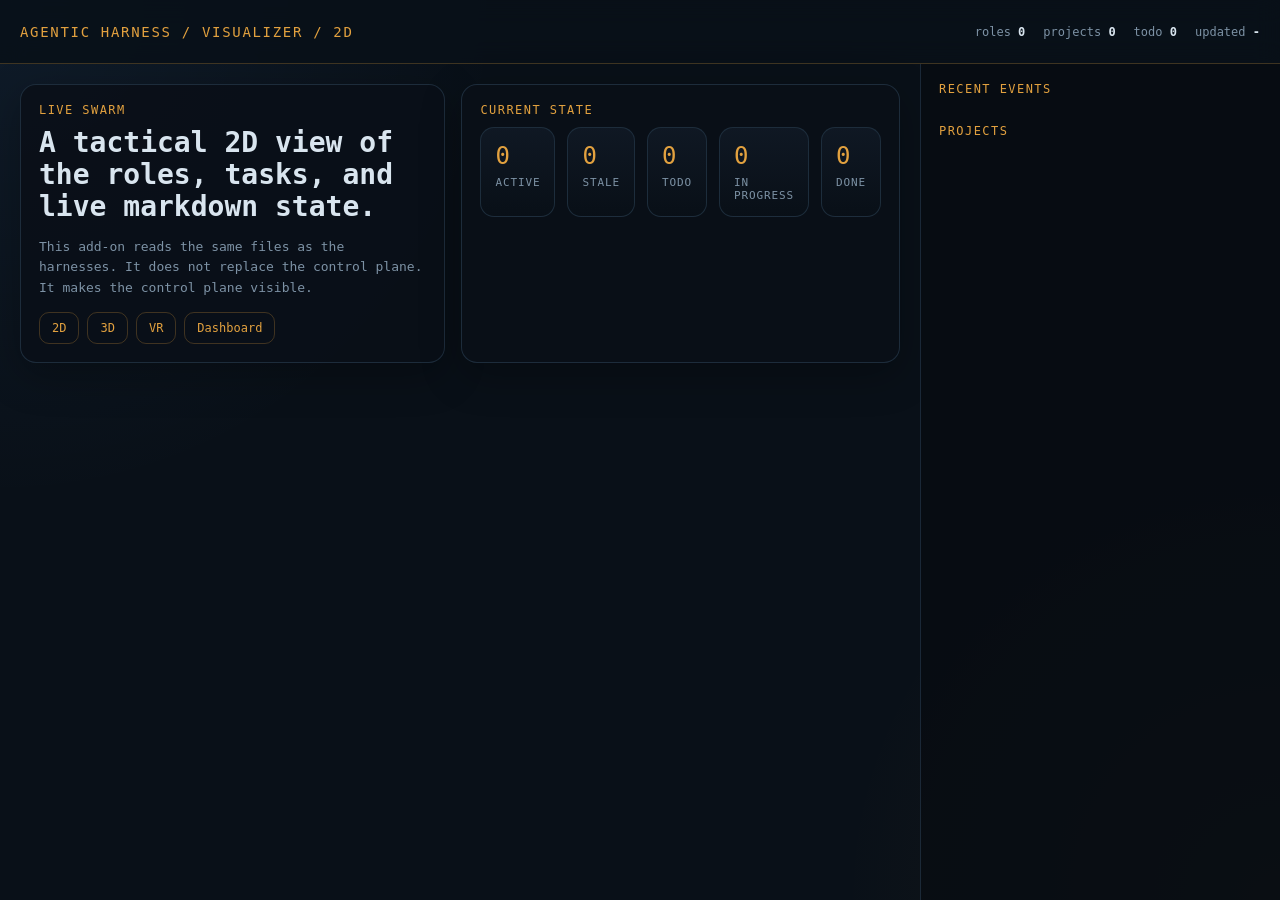
==== Visualizer/world2d.html @ 5abae712 "Added new visualizer, added updated documentation and overview of system, continued hardening and re" ====
<!doctype html>
<html lang="en">
<head>
  <meta charset="utf-8" />
  <meta name="viewport" content="width=device-width, initial-scale=1" />
  <title>Agentic Harness Visualizer - 2D</title>
  <link rel="stylesheet" href="styles.css" />
</head>
<body>
  <div class="shell">
    <div class="nav">
      <div class="brand">AGENTIC HARNESS / VISUALIZER / 2D</div>
      <div class="nav-meta">
        <span>roles <b id="role-count">0</b></span>
        <span>projects <b id="project-count">0</b></span>
        <span>todo <b id="todo-count">0</b></span>
        <span>updated <b id="generated-at">-</b></span>
      </div>
    </div>
    <main class="main">
      <section class="hero">
        <div class="card pad">
          <div class="title">Live Swarm</div>
          <h1 class="headline">A tactical 2D view of the roles, tasks, and live markdown state.</h1>
          <p class="muted">This add-on reads the same files as the harnesses. It does not replace the control plane. It makes the control plane visible.</p>
          <div class="mode-links">
            <a href="/world2d.html">2D</a>
            <a href="/world3d.html">3D</a>
            <a href="/worldvr.html">VR</a>
            <a href="/dashboard.html">Dashboard</a>
          </div>
        </div>
        <div class="card pad">
          <div class="title">Current State</div>
          <div class="stats">
            <div class="stat"><div class="n" id="stat-active">0</div><div class="l">Active</div></div>
            <div class="stat"><div class="n" id="stat-stale">0</div><div class="l">Stale</div></div>
            <div class="stat"><div class="n" id="stat-todo">0</div><div class="l">Todo</div></div>
            <div class="stat"><div class="n" id="stat-progress">0</div><div class="l">In Progress</div></div>
            <div class="stat"><div class="n" id="stat-done">0</div><div class="l">Done</div></div>
          </div>
        </div>
      </section>
      <section class="world-grid" id="roles-grid"></section>
    </main>
    <aside class="side">
      <div class="title">Recent Events</div>
      <div class="events" id="events"></div>
      <div class="title" style="margin-top:18px;">Projects</div>
      <div class="projects" id="projects"></div>
    </aside>
  </div>
  <script src="app.js"></script>
</body>
</html>
---- Visualizer/styles.css ----
:root {
  --bg: #091018;
  --panel: rgba(10, 16, 24, 0.92);
  --surface: #101925;
  --border: #203040;
  --text: #d9e5ef;
  --muted: #7d92a5;
  --accent: #e2a13f;
  --good: #62c18a;
  --warn: #e87b44;
  --info: #5aa8ff;
  --purple: #9c7cff;
}

* { box-sizing: border-box; }
body {
  margin: 0;
  font-family: "IBM Plex Mono", "DM Mono", Consolas, monospace;
  color: var(--text);
  background:
    radial-gradient(circle at top left, rgba(90,168,255,0.08), transparent 32%),
    radial-gradient(circle at bottom right, rgba(226,161,63,0.08), transparent 28%),
    var(--bg);
}

.shell {
  min-height: 100vh;
  display: grid;
  grid-template-columns: 1fr 360px;
  grid-template-rows: 64px 1fr;
  grid-template-areas:
    "nav nav"
    "main side";
}

.nav {
  grid-area: nav;
  display: flex;
  align-items: center;
  justify-content: space-between;
  padding: 0 20px;
  border-bottom: 1px solid rgba(226, 161, 63, 0.25);
  background: rgba(9, 16, 24, 0.88);
  backdrop-filter: blur(12px);
}

.brand { color: var(--accent); letter-spacing: .12em; font-size: 14px; }
.nav-meta { display: flex; gap: 18px; color: var(--muted); font-size: 12px; }
.nav-meta span b { color: var(--text); }

.main {
  grid-area: main;
  padding: 20px;
}

.side {
  grid-area: side;
  border-left: 1px solid rgba(32, 48, 64, 0.8);
  background: rgba(7, 12, 18, 0.86);
  padding: 18px;
  overflow: auto;
}

.hero {
  display: grid;
  grid-template-columns: 1.3fr 1fr;
  gap: 16px;
  margin-bottom: 16px;
}

.card {
  background: var(--panel);
  border: 1px solid rgba(32, 48, 64, 0.9);
  border-radius: 16px;
  box-shadow: 0 12px 40px rgba(0, 0, 0, 0.28);
}

.card.pad { padding: 18px; }
.title { font-size: 12px; color: var(--accent); letter-spacing: .12em; margin-bottom: 10px; text-transform: uppercase; }
.headline { font-size: 28px; line-height: 1.15; margin: 0 0 10px; }
.muted { color: var(--muted); line-height: 1.6; font-size: 13px; }

.stats {
  display: grid;
  grid-template-columns: repeat(5, 1fr);
  gap: 12px;
  margin-bottom: 16px;
}

.stat {
  padding: 14px;
  border-radius: 14px;
  background: linear-gradient(180deg, rgba(16,25,37,0.96), rgba(9,16,24,0.96));
  border: 1px solid rgba(32, 48, 64, 0.9);
}
.stat .n { font-size: 24px; color: var(--accent); margin-bottom: 6px; }
.stat .l { font-size: 11px; color: var(--muted); text-transform: uppercase; letter-spacing: .08em; }

.world-grid {
  display: grid;
  grid-template-columns: repeat(3, 1fr);
  gap: 14px;
}

.agent {
  position: relative;
  min-height: 190px;
  overflow: hidden;
}

.agent .status {
  position: absolute;
  top: 14px;
  right: 14px;
  font-size: 11px;
  padding: 4px 8px;
  border-radius: 999px;
}
.active { background: rgba(98,193,138,0.16); color: var(--good); }
.stale { background: rgba(232,123,68,0.16); color: var(--warn); }
.unclaimed { background: rgba(125,146,165,0.16); color: var(--muted); }

.agent-body {
  padding: 18px;
  display: flex;
  flex-direction: column;
  gap: 8px;
}

.agent h3 { margin: 0; font-size: 20px; }
.agent .role-meta { font-size: 12px; color: var(--purple); }
.agent .task { font-size: 13px; color: var(--text); }
.agent .lease { font-size: 11px; color: var(--muted); }

.scene {
  height: 200px;
  border-radius: 14px;
  background:
    linear-gradient(180deg, rgba(90,168,255,0.08), rgba(0,0,0,0)),
    linear-gradient(0deg, rgba(226,161,63,0.08), rgba(0,0,0,0)),
    #0d141d;
  border: 1px solid rgba(32,48,64,.85);
  position: relative;
  overflow: hidden;
}

.dot {
  position: absolute;
  width: 16px;
  height: 16px;
  border-radius: 50%;
  box-shadow: 0 0 22px currentColor;
}

.events, .projects { display: flex; flex-direction: column; gap: 10px; }
.line {
  padding: 10px 12px;
  border-radius: 12px;
  background: rgba(16,25,37,0.85);
  border: 1px solid rgba(32,48,64,.75);
  font-size: 12px;
  line-height: 1.5;
}

.mode-links {
  display: flex;
  gap: 8px;
  margin-top: 12px;
}

.mode-links a {
  display: inline-block;
  padding: 8px 12px;
  text-decoration: none;
  border: 1px solid rgba(226,161,63,.25);
  border-radius: 10px;
  color: var(--accent);
  font-size: 12px;
}

@media (max-width: 1080px) {
  .shell {
    grid-template-columns: 1fr;
    grid-template-rows: 64px auto auto;
    grid-template-areas: "nav" "main" "side";
  }
  .hero, .stats, .world-grid { grid-template-columns: 1fr; }
  .side { border-left: 0; border-top: 1px solid rgba(32,48,64,.8); }
}
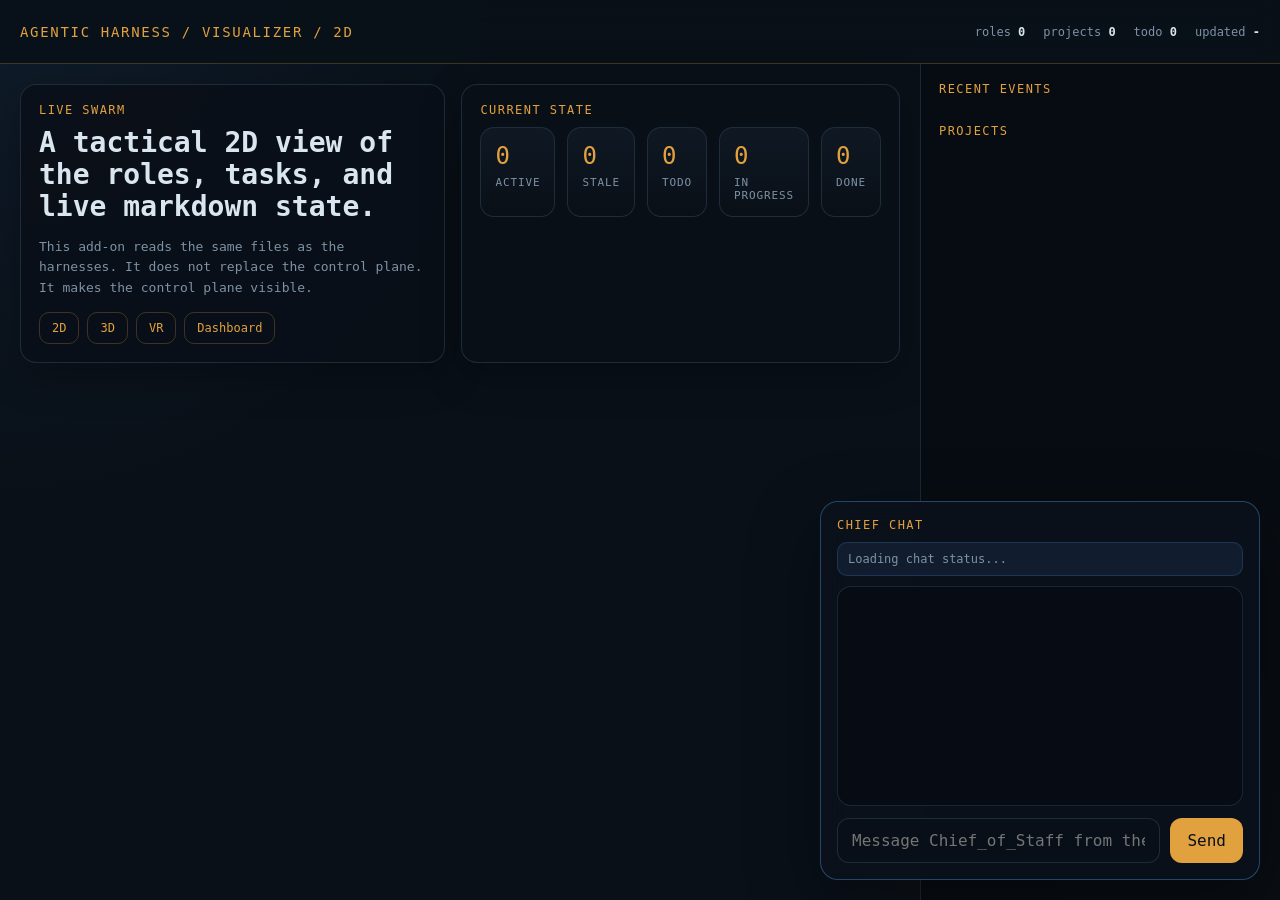
==== commit f3ab2a1d: "Added many updates, tested the system heavily and now using it for its main purposes" ====
--- a/Visualizer/world2d.html
+++ b/Visualizer/world2d.html
@@ -50,6 +50,15 @@
       <div class="projects" id="projects"></div>
     </aside>
   </div>
+  <section class="chat-drawer chat-card">
+    <div class="title">Chief Chat</div>
+    <div class="chat-status" id="chat-status">Loading chat status...</div>
+    <div class="chat-log" id="chat-log"></div>
+    <form class="chat-form" id="chat-form">
+      <input id="chat-input" autocomplete="off" placeholder="Message Chief_of_Staff from the browser..." />
+      <button type="submit">Send</button>
+    </form>
+  </section>
   <script src="app.js"></script>
 </body>
 </html>
--- a/Visualizer/styles.css
+++ b/Visualizer/styles.css
@@ -119,6 +119,7 @@
 .active { background: rgba(98,193,138,0.16); color: var(--good); }
 .stale { background: rgba(232,123,68,0.16); color: var(--warn); }
 .unclaimed { background: rgba(125,146,165,0.16); color: var(--muted); }
+.working { background: rgba(90,168,255,0.16); color: var(--info); }
 
 .agent-body {
   padding: 18px;
@@ -153,6 +154,39 @@
 }
 
 .events, .projects { display: flex; flex-direction: column; gap: 10px; }
+.daemon-grid, .workzone-grid {
+  display: grid;
+  grid-template-columns: repeat(auto-fit, minmax(180px, 1fr));
+  gap: 12px;
+}
+
+.daemon-card {
+  position: relative;
+  min-height: 156px;
+  overflow: hidden;
+}
+
+.meta-row {
+  display: flex;
+  justify-content: space-between;
+  gap: 10px;
+  font-size: 11px;
+  color: var(--muted);
+  text-transform: uppercase;
+  letter-spacing: .06em;
+}
+
+.meta-row b {
+  color: var(--text);
+  font-size: 12px;
+  letter-spacing: 0;
+}
+
+.micro {
+  color: var(--muted);
+  font-size: 11px;
+  line-height: 1.6;
+}
 .line {
   padding: 10px 12px;
   border-radius: 12px;
@@ -178,6 +212,115 @@
   font-size: 12px;
 }
 
+.chat-card {
+  border-color: rgba(90,168,255,.35);
+}
+
+.chat-drawer {
+  position: fixed;
+  right: 20px;
+  bottom: 20px;
+  z-index: 30;
+  width: min(440px, calc(100vw - 40px));
+  max-height: min(640px, calc(100vh - 40px));
+  padding: 16px;
+  border-radius: 18px;
+  background: rgba(11, 18, 27, 0.94);
+  border: 1px solid rgba(90,168,255,.35);
+  box-shadow: 0 24px 70px rgba(0,0,0,.38);
+  backdrop-filter: blur(14px);
+}
+
+.chat-status {
+  margin: 8px 0 10px;
+  padding: 8px 10px;
+  border-radius: 10px;
+  font-size: 12px;
+  line-height: 1.35;
+  color: var(--muted);
+  background: rgba(90,168,255,0.09);
+  border: 1px solid rgba(90,168,255,0.18);
+}
+
+.chat-status.ready {
+  color: #9ee6c3;
+  border-color: rgba(52,211,153,.28);
+  background: rgba(52,211,153,.09);
+}
+
+.chat-status.waiting {
+  color: #ffd48a;
+  border-color: rgba(226,161,63,.35);
+  background: rgba(226,161,63,.1);
+}
+
+.chat-status.failed {
+  color: #ffb4b4;
+  border-color: rgba(248,113,113,.35);
+  background: rgba(248,113,113,.1);
+}
+
+.chat-log {
+  min-height: 220px;
+  max-height: 360px;
+  overflow: auto;
+  display: flex;
+  flex-direction: column;
+  gap: 10px;
+  padding: 12px;
+  border-radius: 14px;
+  background: rgba(7, 12, 18, 0.72);
+  border: 1px solid rgba(32,48,64,.75);
+}
+
+.chat-bubble {
+  max-width: 84%;
+  padding: 10px 12px;
+  border-radius: 14px;
+  font-size: 13px;
+  line-height: 1.45;
+  white-space: pre-wrap;
+}
+
+.chat-bubble.operator {
+  align-self: flex-end;
+  color: #061018;
+  background: linear-gradient(135deg, #e2a13f, #ffd48a);
+}
+
+.chat-bubble.chief {
+  align-self: flex-start;
+  background: rgba(90,168,255,0.16);
+  border: 1px solid rgba(90,168,255,0.25);
+}
+
+.chat-form {
+  display: grid;
+  grid-template-columns: 1fr auto;
+  gap: 10px;
+  margin-top: 12px;
+}
+
+.chat-form input {
+  min-width: 0;
+  padding: 12px 14px;
+  border-radius: 12px;
+  border: 1px solid rgba(32,48,64,.9);
+  color: var(--text);
+  background: rgba(9,16,24,.92);
+  font: inherit;
+}
+
+.chat-form button {
+  padding: 12px 16px;
+  border-radius: 12px;
+  border: 1px solid rgba(226,161,63,.35);
+  color: #061018;
+  background: var(--accent);
+  font: inherit;
+  cursor: pointer;
+}
+
 @media (max-width: 1080px) {
   .shell {
     grid-template-columns: 1fr;
@@ -186,4 +329,10 @@
   }
   .hero, .stats, .world-grid { grid-template-columns: 1fr; }
   .side { border-left: 0; border-top: 1px solid rgba(32,48,64,.8); }
-}
+  .chat-drawer {
+    left: 12px;
+    right: 12px;
+    bottom: 12px;
+    width: auto;
+  }
+}
